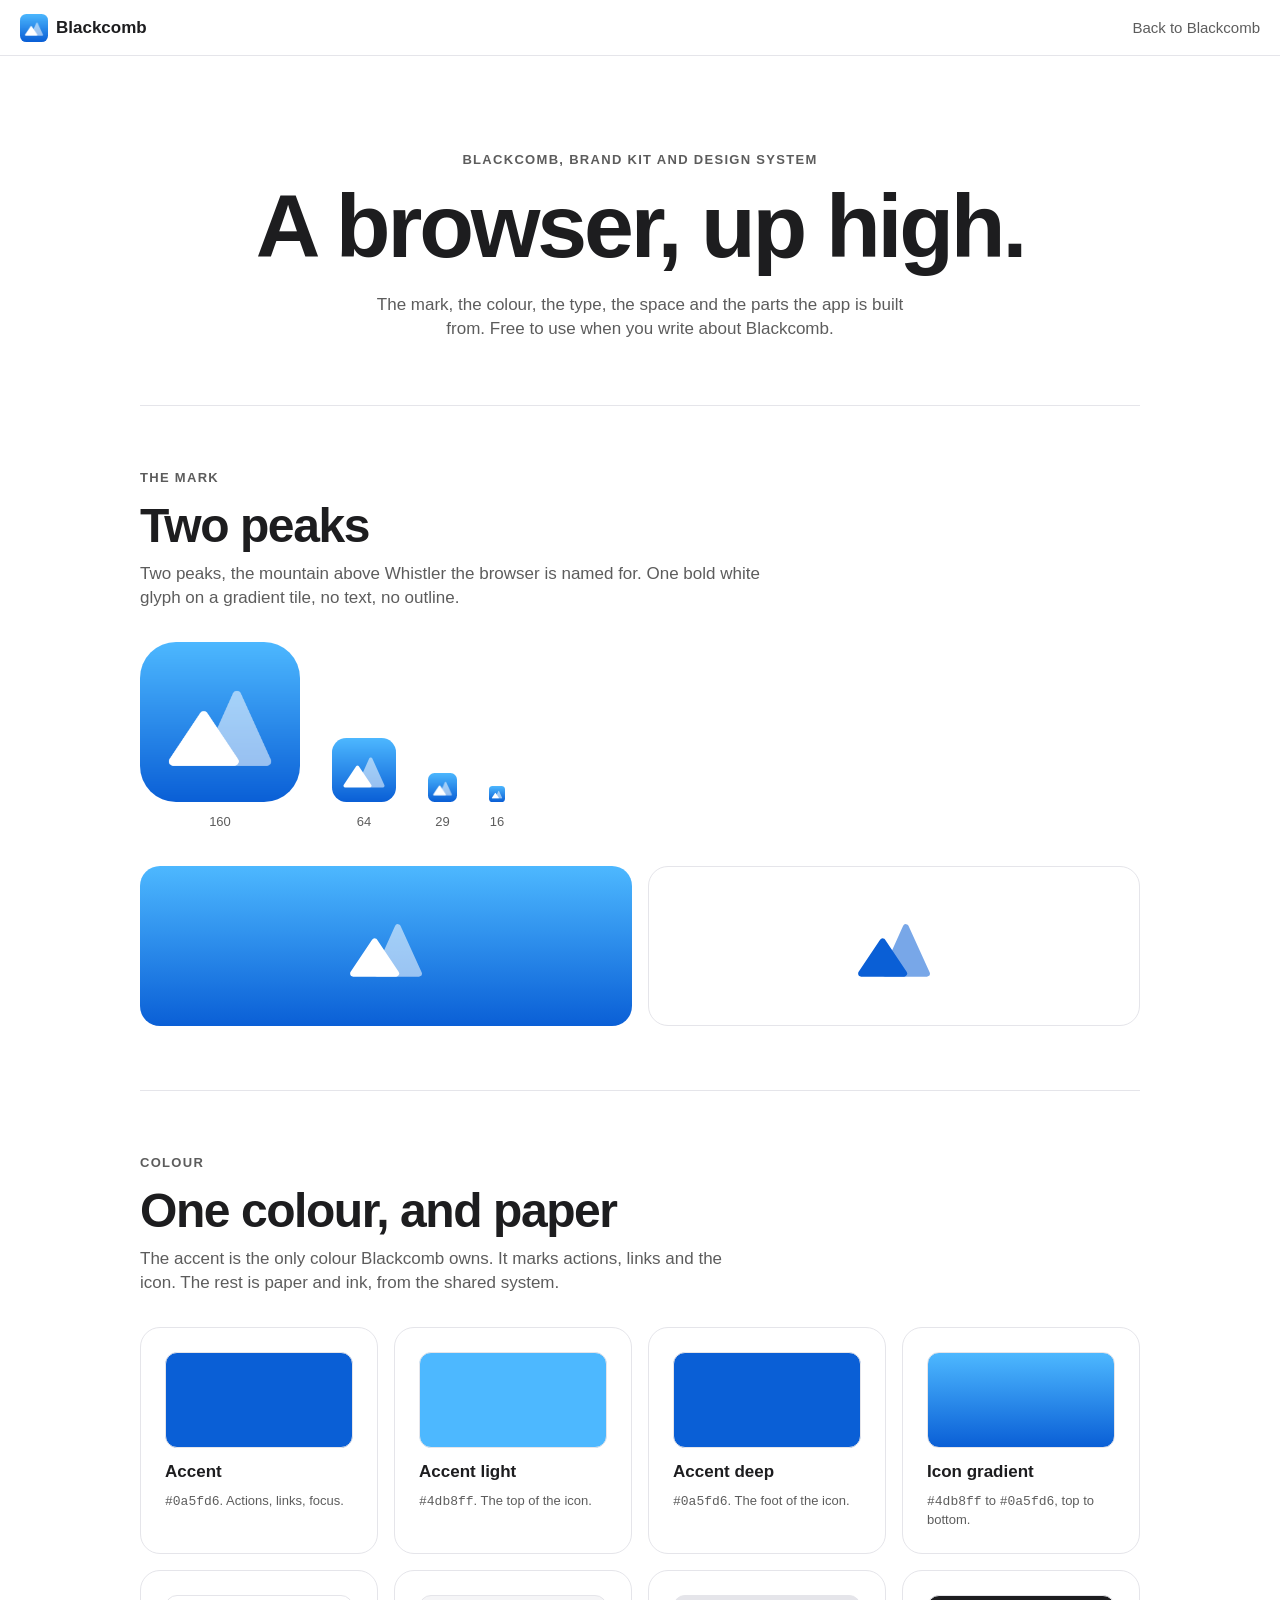
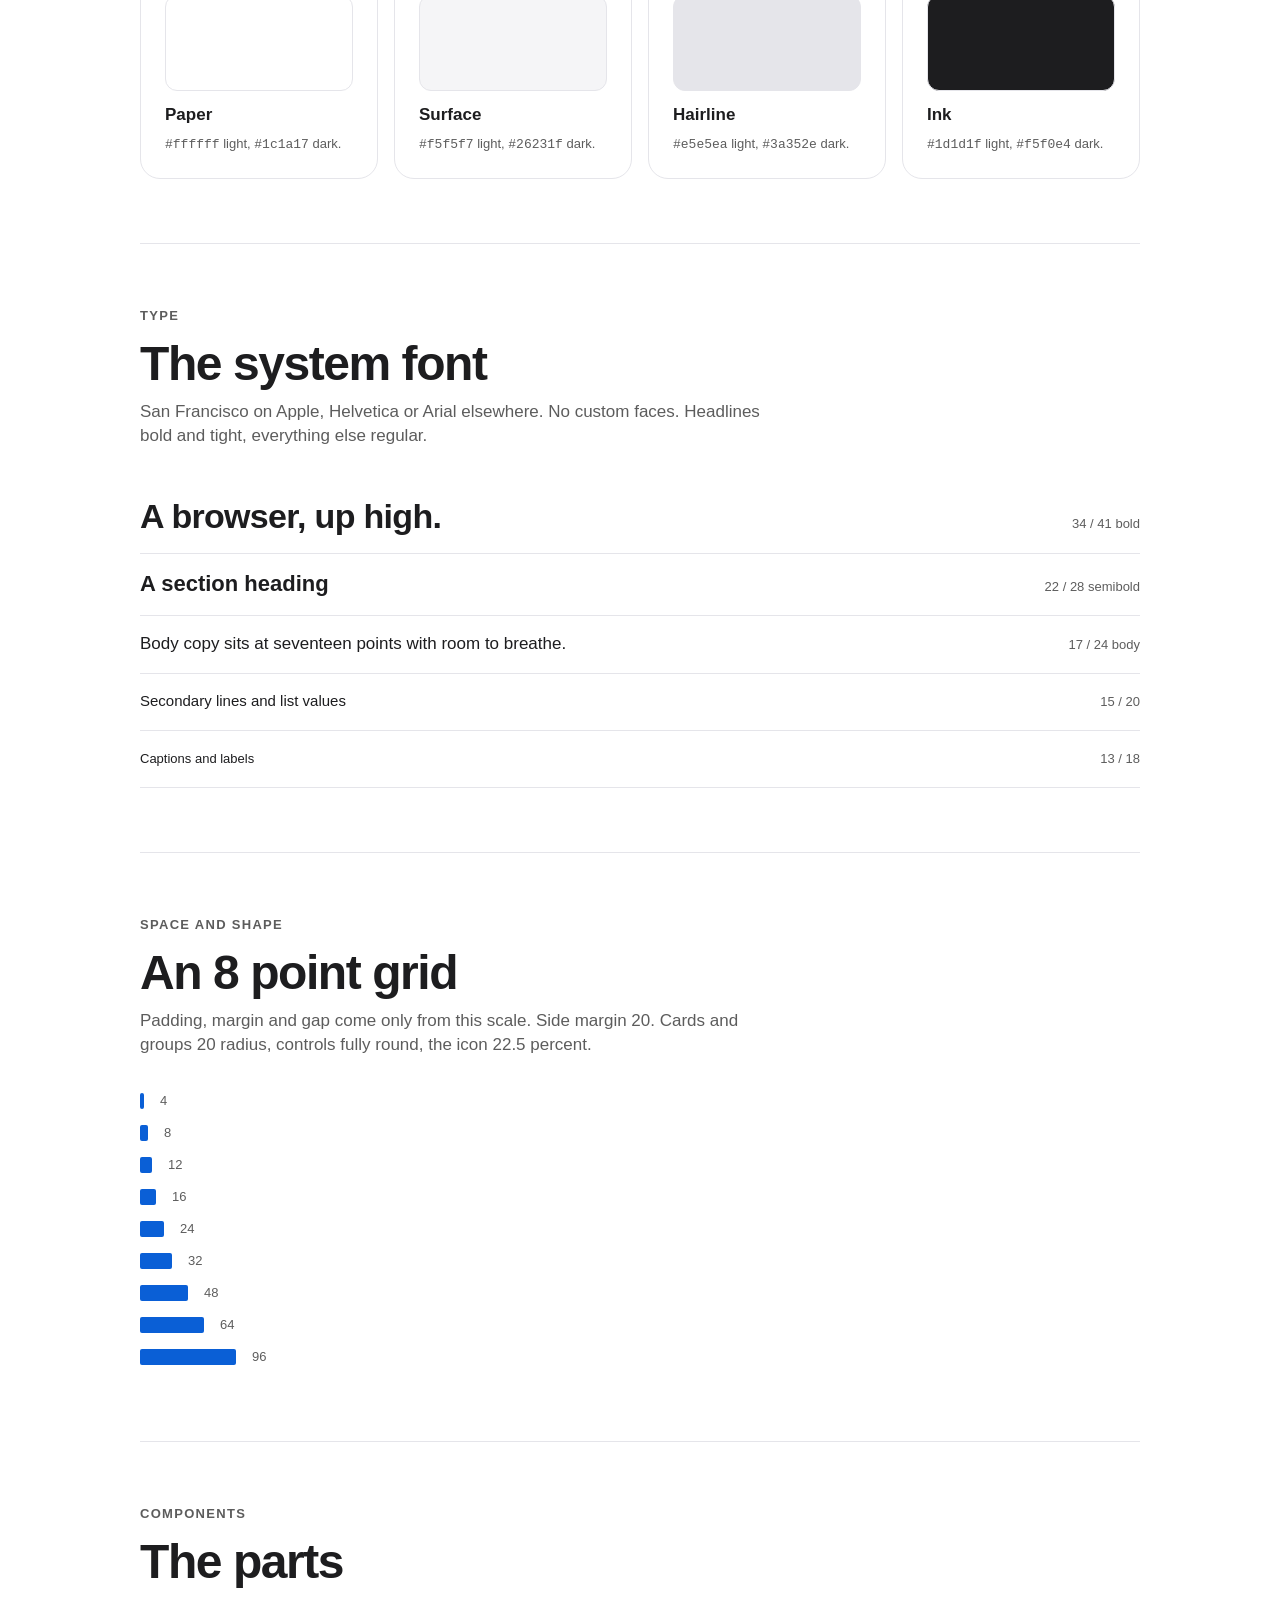
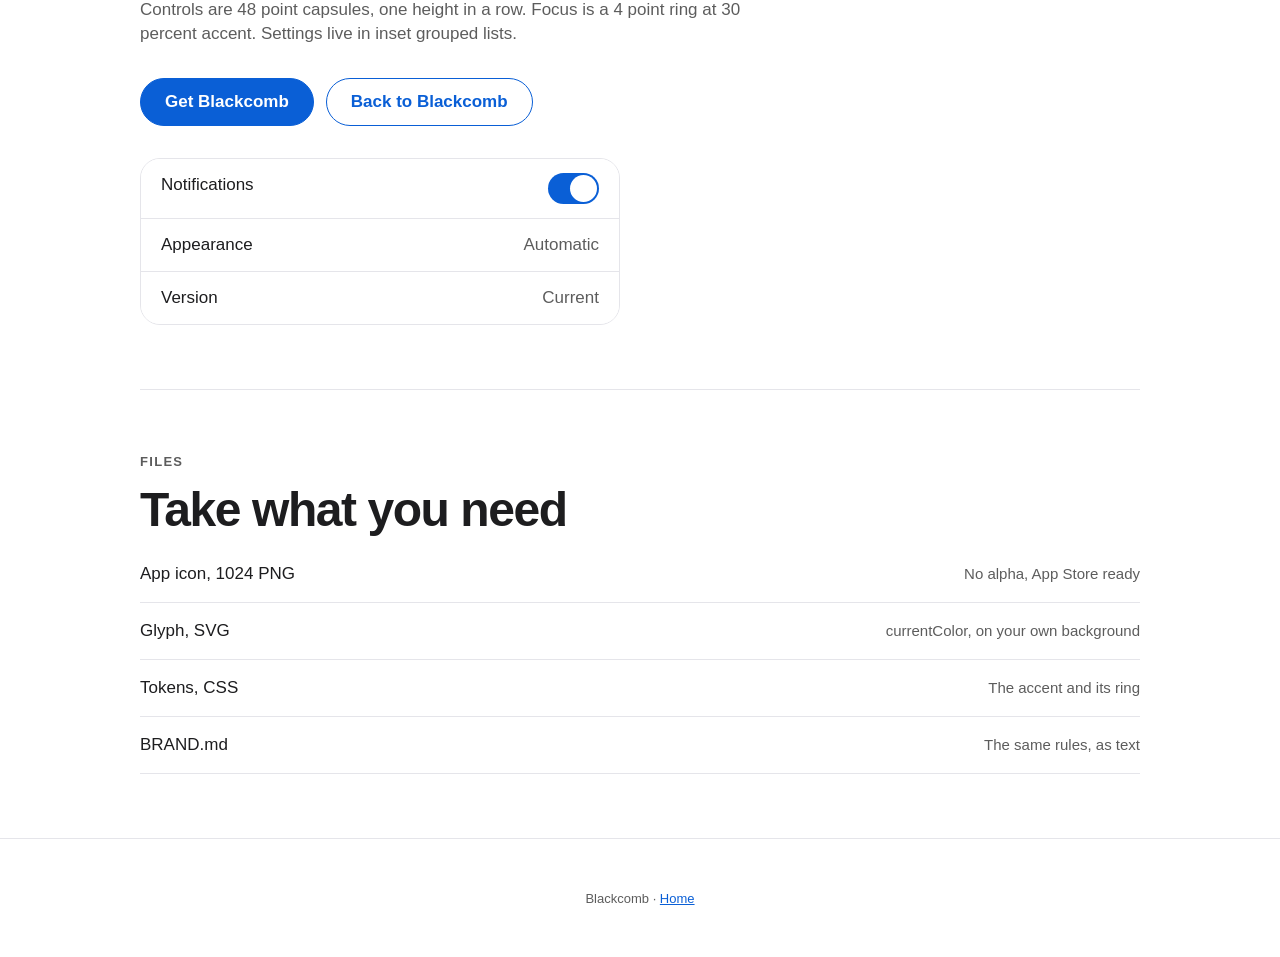
==== landing/brand/index.html @ 1693ea33 "Brand kit page at /brand: mark, colour, type, space, components and files Co-Authored-By: Claude Opu" ====
<!doctype html>
<html lang="en">
<head>
<meta charset="utf-8">
<meta name="viewport" content="width=device-width, initial-scale=1">
<title>Blackcomb brand kit</title>
<meta name="description" content="Blackcomb's mark, colour, type, space and components, in one page.">
<meta name="theme-color" content="#ffffff">
<link rel="icon" href="icon-1024.png">
<style>
@import url("https://jaybulb.com/tokens.css");
@import url("tokens.css");
/* written by make_brand_page.py; white paper in light mode, the shared tokens in dark */
@media (prefers-color-scheme: light) { :root { --color-bg: #fff; --color-bg2: #f5f5f7; --color-hairline: #e5e5ea; } }
:root { --a: #0a5fd6; --a-light: #4db8ff; --a-deep: #0a5fd6; --a-solid: #0a5fd6; --a-link: #0a5fd6; --ink: var(--color-text, #1d1d1f); --paper: var(--color-bg, #fff); --surface: var(--color-bg2, #f5f5f7); --line: var(--color-hairline, #e5e5ea); --sub: var(--color-secondary, rgba(0,0,0,.64)); }
@media (prefers-color-scheme: dark) { :root { --a-link: #4db8ff; } }
* { box-sizing: border-box; margin: 0; padding: 0; }
body { font-family: -apple-system, BlinkMacSystemFont, "SF Pro Text", "Helvetica Neue", Helvetica, Arial, sans-serif; font-size: 17px; line-height: 24px; color: var(--ink); background: var(--paper); -webkit-font-smoothing: antialiased; }
a { color: var(--a-link); }
.wrap { max-width: 1040px; margin: 0 auto; padding: 0 20px; }
.nav { position: sticky; top: 0; z-index: 5; display: flex; align-items: center; justify-content: space-between; height: 56px; padding: 0 20px; background: color-mix(in srgb, var(--paper) 88%, transparent); backdrop-filter: blur(16px); -webkit-backdrop-filter: blur(16px); border-bottom: 1px solid var(--line); }
.nav a { display: flex; align-items: center; gap: 8px; font-weight: 700; color: var(--ink); text-decoration: none; }
.nav img { width: 28px; height: 28px; border-radius: 22.5%; }
.nav .back { font-weight: 500; color: var(--sub); font-size: 15px; }
.label { font-size: 13px; line-height: 16px; font-weight: 600; letter-spacing: .1em; text-transform: uppercase; color: var(--sub); margin-bottom: 16px; }
header { padding: 96px 0 64px; text-align: center; }
h1 { font-size: clamp(44px, 7vw, 96px); line-height: .95; font-weight: 700; letter-spacing: -.035em; text-wrap: balance; }
header p:last-child { max-width: 560px; margin: 24px auto 0; color: var(--sub); }
section { padding: 64px 0; border-top: 1px solid var(--line); }
h2 { font-size: clamp(32px, 4vw, 48px); line-height: 1; font-weight: 700; letter-spacing: -.03em; margin-bottom: 12px; }
.intro { color: var(--sub); max-width: 620px; margin-bottom: 32px; }
.grid { display: grid; gap: 16px; grid-template-columns: repeat(auto-fill, minmax(200px, 1fr)); }
.card { border: 1px solid var(--line); border-radius: 20px; padding: 24px; background: var(--paper); }
.card small { display: block; color: var(--sub); font-size: 13px; line-height: 18px; margin-top: 8px; }
code { font: 13px/18px ui-monospace, SFMono-Regular, Menlo, monospace; }
.marks { display: flex; flex-wrap: wrap; align-items: flex-end; gap: 32px; }
.marks figure { text-align: center; }
.marks img { display: block; border-radius: 22.5%; margin: 0 auto 8px; }
.marks figcaption { font-size: 13px; color: var(--sub); }
.mark-on { display: grid; grid-template-columns: 1fr 1fr; gap: 16px; margin-top: 32px; }
.mark-on div { height: 160px; border-radius: 20px; display: grid; place-items: center; border: 1px solid var(--line); }
.mark-on i { display: block; width: 112px; height: 112px; background: currentColor; -webkit-mask: url(mark.svg) center / contain no-repeat; mask: url(mark.svg) center / contain no-repeat; }
.mark-on .on-accent { background: linear-gradient(var(--a-light), var(--a-deep)); color: #fff; border: 0; }
.mark-on .on-paper { color: var(--a-link); }
.sw { height: 96px; border-radius: 12px; margin-bottom: 12px; border: 1px solid var(--line); }
.type p { border-bottom: 1px solid var(--line); padding: 16px 0; display: flex; justify-content: space-between; align-items: baseline; gap: 16px; }
.type p span:last-child { color: var(--sub); font-size: 13px; white-space: nowrap; }
.t34 { font-size: 34px; line-height: 41px; font-weight: 700; letter-spacing: -.02em; } .t22 { font-size: 22px; line-height: 28px; font-weight: 600; } .t15 { font-size: 15px; line-height: 20px; } .t13 { font-size: 13px; line-height: 18px; }
.space div { display: flex; align-items: center; gap: 16px; margin-bottom: 8px; font-size: 13px; color: var(--sub); }
.space b { display: block; height: 16px; background: var(--a); border-radius: 2px; }
.row { display: flex; flex-wrap: wrap; gap: 12px; align-items: center; }
.btn { height: 48px; padding: 0 24px; border-radius: 999px; display: inline-flex; align-items: center; font-weight: 600; font-size: 17px; text-decoration: none; border: 1px solid var(--a-solid); white-space: nowrap; }
.btn-solid { background: var(--a-solid); color: #ffffff; }
.btn-ghost { background: var(--paper); color: var(--a-link); border-color: var(--a-link); }
.btn:focus-visible { outline: 4px solid color-mix(in srgb, var(--a) 30%, transparent); outline-offset: 2px; }
.list { margin-top: 32px; border: 1px solid var(--line); border-radius: 20px; overflow: hidden; max-width: 480px; }
.list div { display: flex; justify-content: space-between; padding: 14px 20px; border-bottom: 1px solid var(--line); background: var(--paper); }
.list div:last-child { border-bottom: 0; }
.list span:last-child { color: var(--sub); }
.tog { width: 51px; height: 31px; border-radius: 999px; background: var(--a-solid); position: relative; }
.tog::after { content: ""; position: absolute; top: 2px; right: 2px; width: 27px; height: 27px; border-radius: 50%; background: #fff; }
.files a { display: flex; justify-content: space-between; gap: 16px; padding: 16px 0; border-bottom: 1px solid var(--line); color: var(--ink); text-decoration: none; }
.files a span:last-child { color: var(--sub); font-size: 15px; text-align: right; }
.files a:hover span:first-child { color: var(--a-link); }
footer { padding: 48px 0; text-align: center; font-size: 13px; color: var(--sub); border-top: 1px solid var(--line); }
@media (max-width: 600px) { .mark-on { grid-template-columns: 1fr; } .type p { flex-direction: column; gap: 4px; } }
</style>
</head>
<body>
<nav class="nav" aria-label="Main"><a href="/"><img src="icon-1024.png" alt="">Blackcomb</a><a class="back" href="/">Back to Blackcomb</a></nav>
<main class="wrap">
  <header>
    <p class="label">Blackcomb, brand kit and design system</p>
    <h1>A browser, up high.</h1>
    <p>The mark, the colour, the type, the space and the parts the app is built from. Free to use when you write about Blackcomb.</p>
  </header>

  <section aria-labelledby="mark-h">
    <p class="label">The mark</p>
    <h2 id="mark-h">Two peaks</h2>
    <p class="intro">Two peaks, the mountain above Whistler the browser is named for. One bold white glyph on a gradient tile, no text, no outline.</p>
    <div class="marks">
      <figure><img src="icon-1024.png" width="160" height="160" alt="The Blackcomb icon at 160 pixels"><figcaption>160</figcaption></figure>
      <figure><img src="icon-1024.png" width="64" height="64" alt="The Blackcomb icon at 64 pixels"><figcaption>64</figcaption></figure>
      <figure><img src="icon-1024.png" width="29" height="29" alt="The Blackcomb icon at 29 pixels"><figcaption>29</figcaption></figure>
      <figure><img src="icon-1024.png" width="16" height="16" alt="The Blackcomb icon at 16 pixels"><figcaption>16</figcaption></figure>
    </div>
    <div class="mark-on">
      <div class="on-accent"><i role="img" aria-label="The glyph on the gradient tile"></i></div>
      <div class="on-paper"><i role="img" aria-label="The glyph in the accent on paper"></i></div>
    </div>
  </section>

  <section aria-labelledby="colour-h">
    <p class="label">Colour</p>
    <h2 id="colour-h">One colour, and paper</h2>
    <p class="intro">The accent is the only colour Blackcomb owns. It marks actions, links and the icon. The rest is paper and ink, from the shared system.</p>
    <div class="grid">
      <div class="card"><div class="sw" style="background:#0a5fd6"></div><b>Accent</b><small><code>#0a5fd6</code>. Actions, links, focus.</small></div>
      <div class="card"><div class="sw" style="background:#4db8ff"></div><b>Accent light</b><small><code>#4db8ff</code>. The top of the icon.</small></div>
      <div class="card"><div class="sw" style="background:#0a5fd6"></div><b>Accent deep</b><small><code>#0a5fd6</code>. The foot of the icon.</small></div>
      <div class="card"><div class="sw" style="background:linear-gradient(#4db8ff,#0a5fd6)"></div><b>Icon gradient</b><small><code>#4db8ff</code> to <code>#0a5fd6</code>, top to bottom.</small></div>
      <div class="card"><div class="sw" style="background:#fff"></div><b>Paper</b><small><code>#ffffff</code> light, <code>#1c1a17</code> dark.</small></div>
      <div class="card"><div class="sw" style="background:#f5f5f7"></div><b>Surface</b><small><code>#f5f5f7</code> light, <code>#26231f</code> dark.</small></div>
      <div class="card"><div class="sw" style="background:#e5e5ea"></div><b>Hairline</b><small><code>#e5e5ea</code> light, <code>#3a352e</code> dark.</small></div>
      <div class="card"><div class="sw" style="background:#1d1d1f"></div><b>Ink</b><small><code>#1d1d1f</code> light, <code>#f5f0e4</code> dark.</small></div>
    </div>
  </section>

  <section aria-labelledby="type-h">
    <p class="label">Type</p>
    <h2 id="type-h">The system font</h2>
    <p class="intro">San Francisco on Apple, Helvetica or Arial elsewhere. No custom faces. Headlines bold and tight, everything else regular.</p>
    <div class="type">
      <p><span class="t34">A browser, up high.</span><span>34 / 41 bold</span></p>
      <p><span class="t22">A section heading</span><span>22 / 28 semibold</span></p>
      <p><span>Body copy sits at seventeen points with room to breathe.</span><span>17 / 24 body</span></p>
      <p><span class="t15">Secondary lines and list values</span><span>15 / 20</span></p>
      <p><span class="t13">Captions and labels</span><span>13 / 18</span></p>
    </div>
  </section>

  <section aria-labelledby="space-h">
    <p class="label">Space and shape</p>
    <h2 id="space-h">An 8 point grid</h2>
    <p class="intro">Padding, margin and gap come only from this scale. Side margin 20. Cards and groups 20 radius, controls fully round, the icon 22.5 percent.</p>
    <div class="space">
      <div><b style="width:4px"></b>4</div><div><b style="width:8px"></b>8</div><div><b style="width:12px"></b>12</div><div><b style="width:16px"></b>16</div>
      <div><b style="width:24px"></b>24</div><div><b style="width:32px"></b>32</div><div><b style="width:48px"></b>48</div><div><b style="width:64px"></b>64</div><div><b style="width:96px"></b>96</div>
    </div>
  </section>

  <section aria-labelledby="parts-h">
    <p class="label">Components</p>
    <h2 id="parts-h">The parts</h2>
    <p class="intro">Controls are 48 point capsules, one height in a row. Focus is a 4 point ring at 30 percent accent. Settings live in inset grouped lists.</p>
    <div class="row">
      <a class="btn btn-solid" href="/">Get Blackcomb</a>
      <a class="btn btn-ghost" href="/">Back to Blackcomb</a>
    </div>
    <div class="list" aria-hidden="true">
      <div><span>Notifications</span><span class="tog"></span></div>
      <div><span>Appearance</span><span>Automatic</span></div>
      <div><span>Version</span><span>Current</span></div>
    </div>
  </section>

  <section aria-labelledby="files-h">
    <p class="label">Files</p>
    <h2 id="files-h">Take what you need</h2>
    <div class="files">
      <a href="icon-1024.png" download><span>App icon, 1024 PNG</span><span>No alpha, App Store ready</span></a>
      <a href="mark.svg" download><span>Glyph, SVG</span><span>currentColor, on your own background</span></a>
      <a href="tokens.css" download><span>Tokens, CSS</span><span>The accent and its ring</span></a>
      <a href="https://github.com/nulljosh/blackcomb/blob/main/brand/BRAND.md"><span>BRAND.md</span><span>The same rules, as text</span></a>
    </div>
  </section>
</main>
<footer>Blackcomb &middot; <a href="/">Home</a></footer>
</body>
</html>
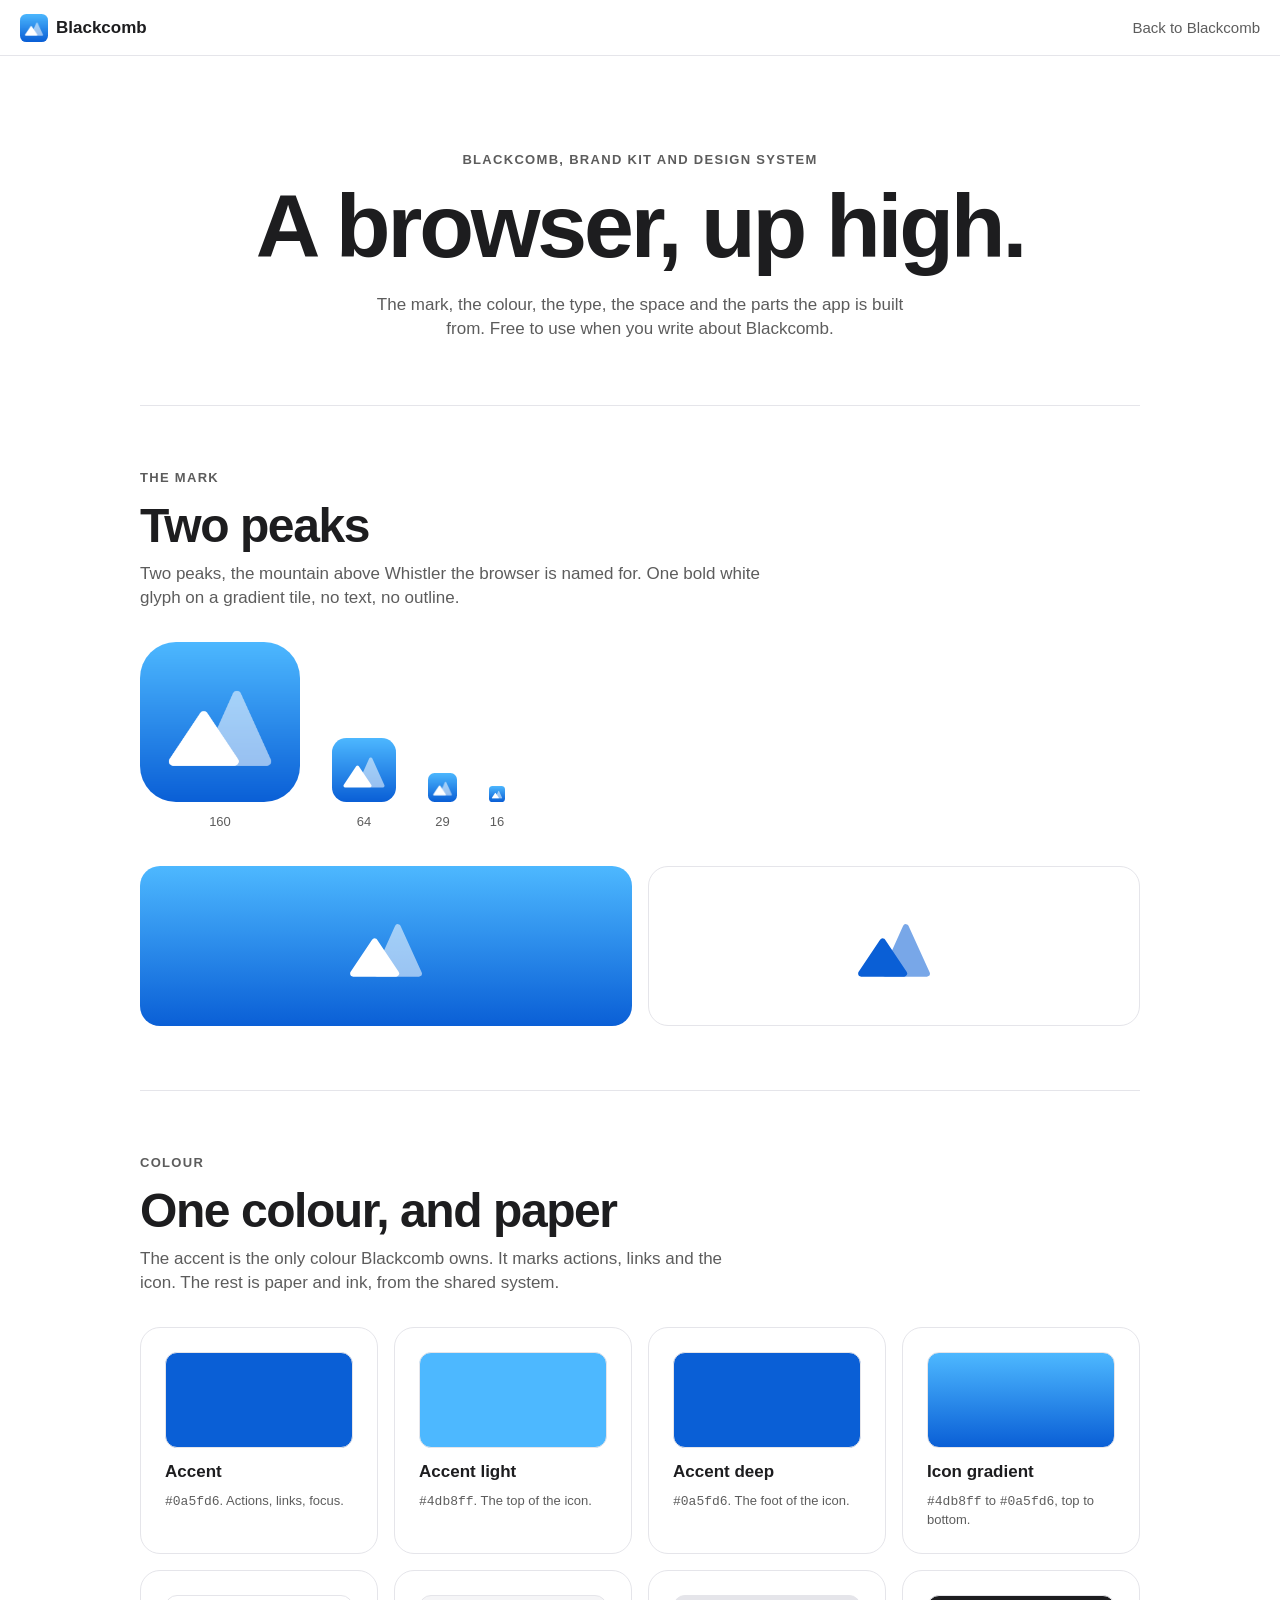
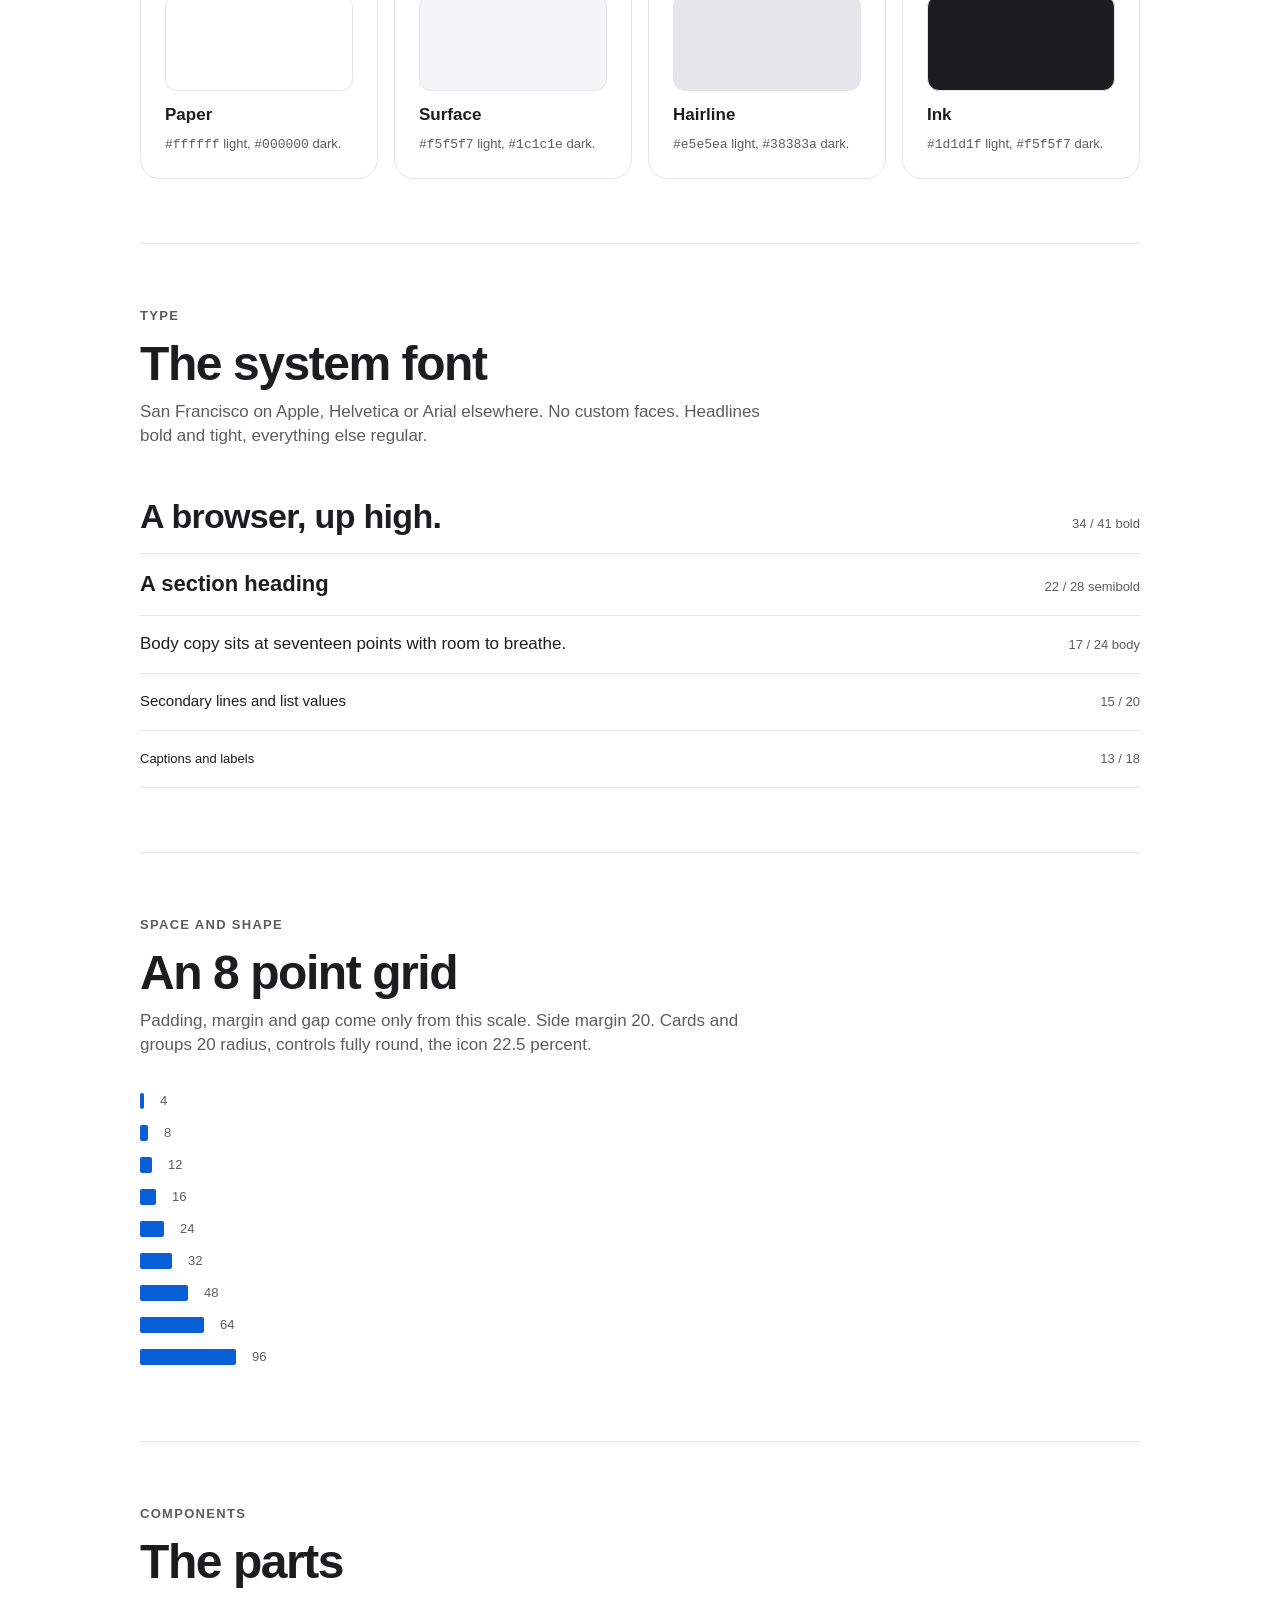
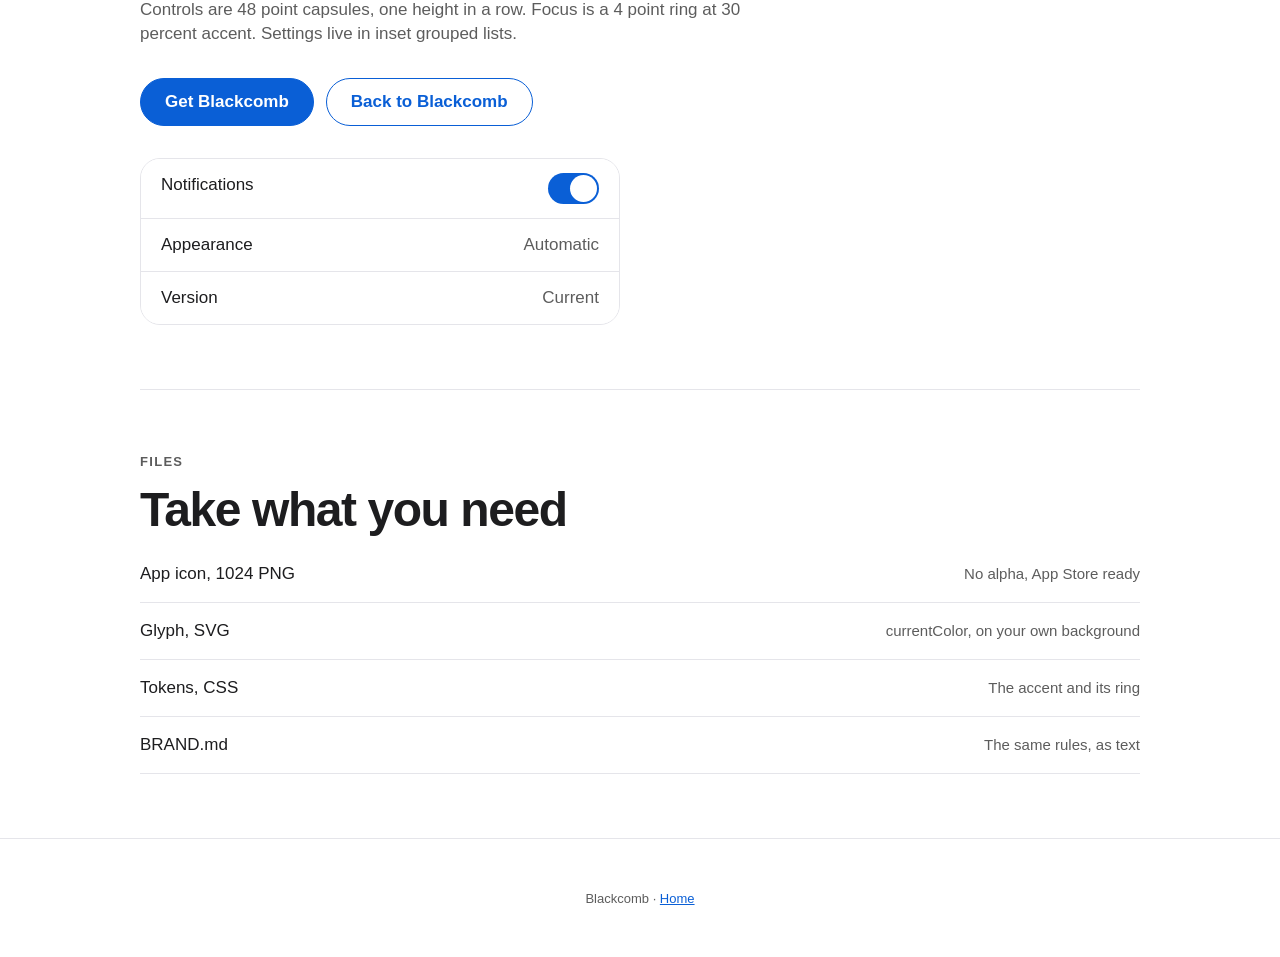
==== commit bd2fe27a: "Blue dark-mode icon, default favorites with Google first, Google homepage option, tab close buttons," ====
--- a/landing/brand/index.html
+++ b/landing/brand/index.html
@@ -13,7 +13,7 @@
 /* written by make_brand_page.py; white paper in light mode, the shared tokens in dark */
 @media (prefers-color-scheme: light) { :root { --color-bg: #fff; --color-bg2: #f5f5f7; --color-hairline: #e5e5ea; } }
 :root { --a: #0a5fd6; --a-light: #4db8ff; --a-deep: #0a5fd6; --a-solid: #0a5fd6; --a-link: #0a5fd6; --ink: var(--color-text, #1d1d1f); --paper: var(--color-bg, #fff); --surface: var(--color-bg2, #f5f5f7); --line: var(--color-hairline, #e5e5ea); --sub: var(--color-secondary, rgba(0,0,0,.64)); }
-@media (prefers-color-scheme: dark) { :root { --a-link: #4db8ff; } }
+@media (prefers-color-scheme: dark) { :root { --a-link: #4db8ff; --color-bg: #000; --color-bg2: #1c1c1e; --color-hairline: #38383a; --color-text: #f5f5f7; --color-secondary: rgba(255,255,255,.64); } }
 * { box-sizing: border-box; margin: 0; padding: 0; }
 body { font-family: -apple-system, BlinkMacSystemFont, "SF Pro Text", "Helvetica Neue", Helvetica, Arial, sans-serif; font-size: 17px; line-height: 24px; color: var(--ink); background: var(--paper); -webkit-font-smoothing: antialiased; }
 a { color: var(--a-link); }
@@ -100,10 +100,10 @@
       <div class="card"><div class="sw" style="background:#4db8ff"></div><b>Accent light</b><small><code>#4db8ff</code>. The top of the icon.</small></div>
       <div class="card"><div class="sw" style="background:#0a5fd6"></div><b>Accent deep</b><small><code>#0a5fd6</code>. The foot of the icon.</small></div>
       <div class="card"><div class="sw" style="background:linear-gradient(#4db8ff,#0a5fd6)"></div><b>Icon gradient</b><small><code>#4db8ff</code> to <code>#0a5fd6</code>, top to bottom.</small></div>
-      <div class="card"><div class="sw" style="background:#fff"></div><b>Paper</b><small><code>#ffffff</code> light, <code>#1c1a17</code> dark.</small></div>
-      <div class="card"><div class="sw" style="background:#f5f5f7"></div><b>Surface</b><small><code>#f5f5f7</code> light, <code>#26231f</code> dark.</small></div>
-      <div class="card"><div class="sw" style="background:#e5e5ea"></div><b>Hairline</b><small><code>#e5e5ea</code> light, <code>#3a352e</code> dark.</small></div>
-      <div class="card"><div class="sw" style="background:#1d1d1f"></div><b>Ink</b><small><code>#1d1d1f</code> light, <code>#f5f0e4</code> dark.</small></div>
+      <div class="card"><div class="sw" style="background:#fff"></div><b>Paper</b><small><code>#ffffff</code> light, <code>#000000</code> dark.</small></div>
+      <div class="card"><div class="sw" style="background:#f5f5f7"></div><b>Surface</b><small><code>#f5f5f7</code> light, <code>#1c1c1e</code> dark.</small></div>
+      <div class="card"><div class="sw" style="background:#e5e5ea"></div><b>Hairline</b><small><code>#e5e5ea</code> light, <code>#38383a</code> dark.</small></div>
+      <div class="card"><div class="sw" style="background:#1d1d1f"></div><b>Ink</b><small><code>#1d1d1f</code> light, <code>#f5f5f7</code> dark.</small></div>
     </div>
   </section>
 
